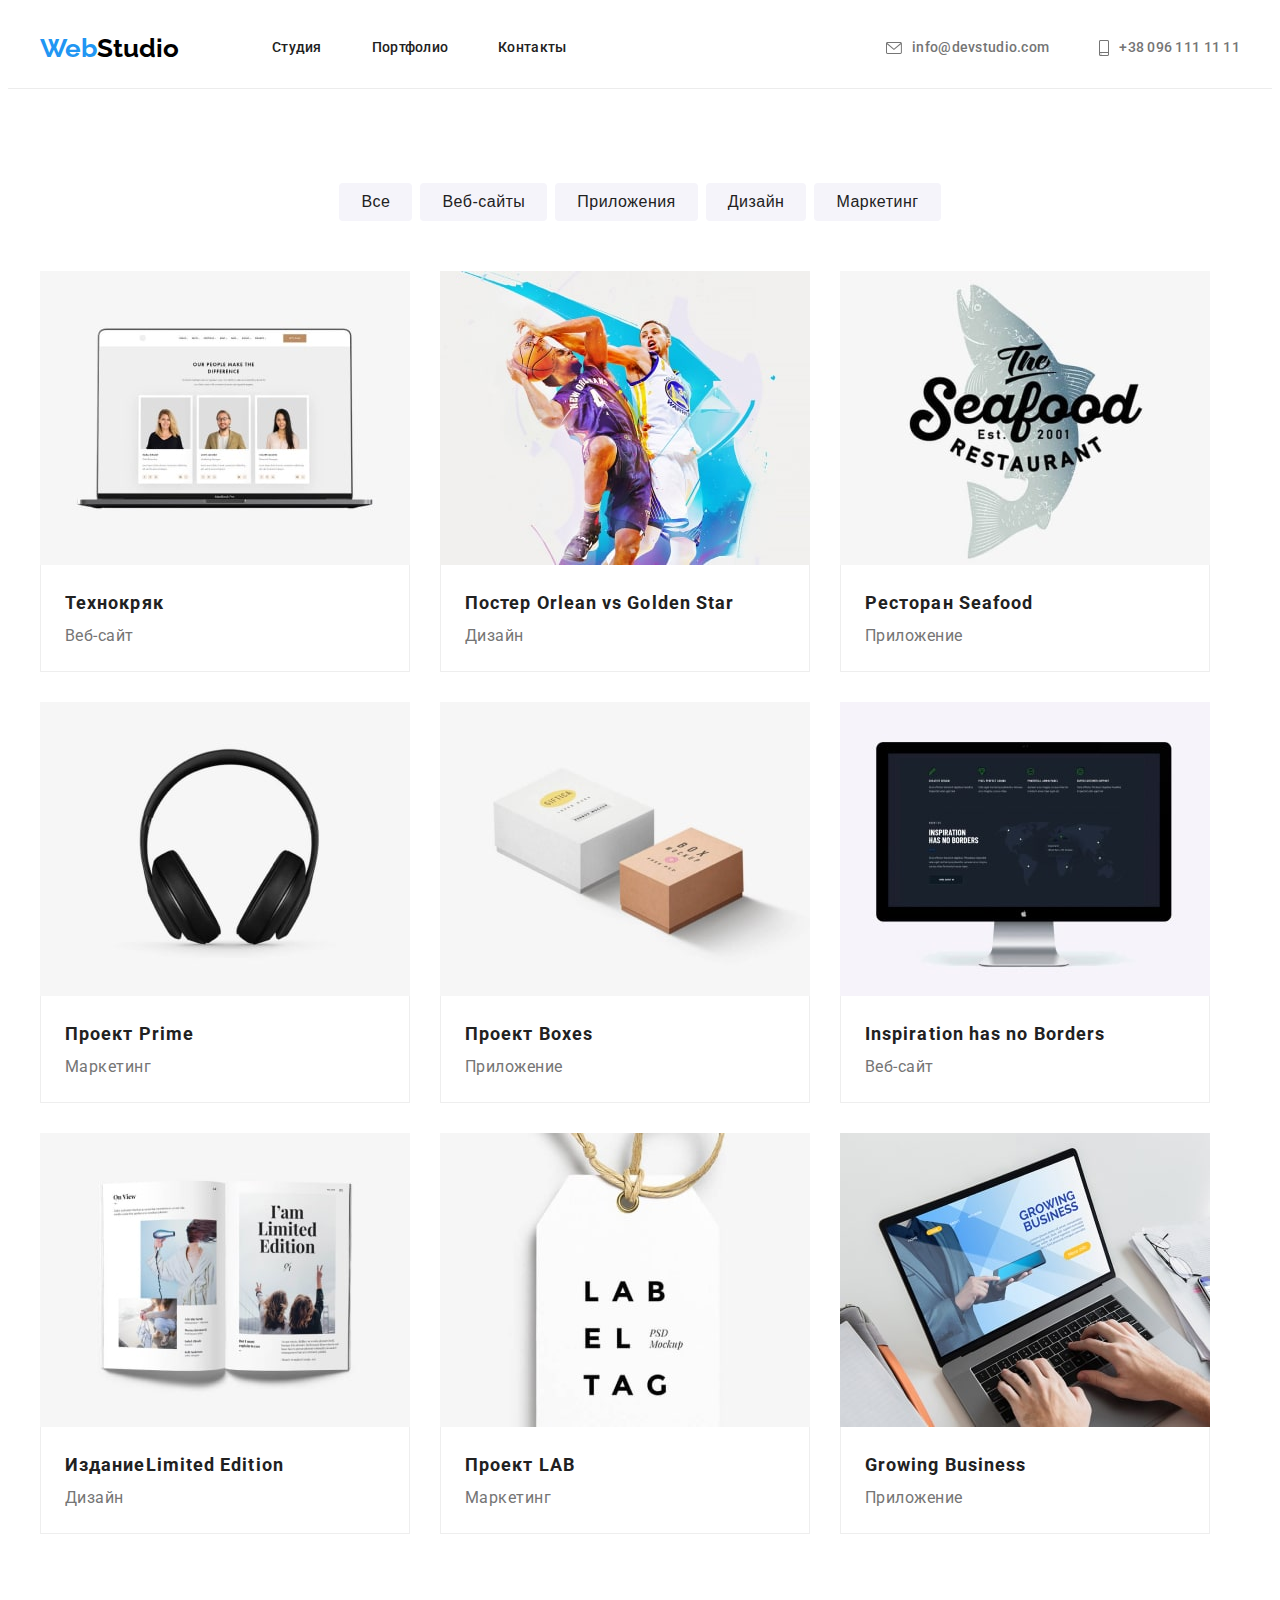
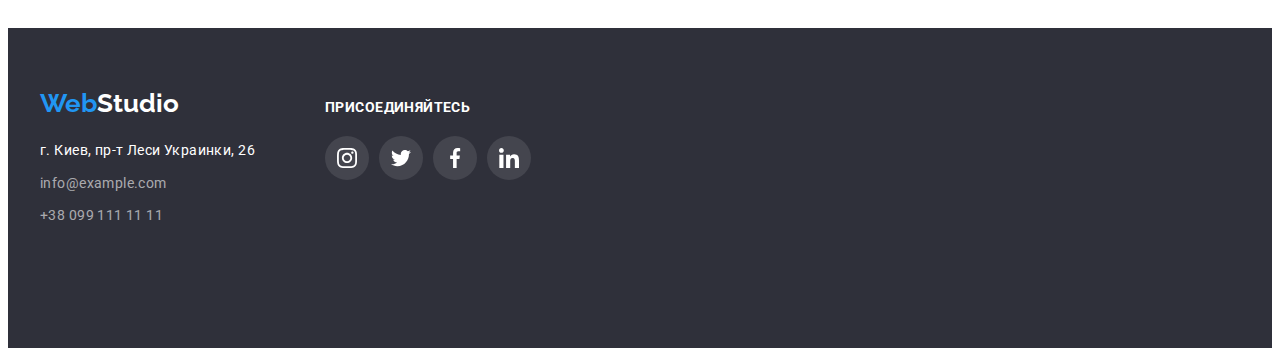
==== portfolio.html @ 14ed2e69 "first" ====
<!DOCTYPE html>
<html lang="ru">

<head>
    <link rel="preconnect" href="https://fonts.googleapis.com">
    <link rel="preconnect" href="https://fonts.gstatic.com" crossorigin>
    <link href="https://fonts.googleapis.com/css2?family=Raleway:wght@700&family=Roboto:wght@400;500;700;900&display=swap"
        rel="stylesheet">
    <link rel="stylesheet" href="https://cdnjs.cloudflare.com/ajax/libs/modern-normalize/1.1.0/modern-normalize.min.css"
        integrity="sha512-wpPYUAdjBVSE4KJnH1VR1HeZfpl1ub8YT/NKx4PuQ5NmX2tKuGu6U/JRp5y+Y8XG2tV+wKQpNHVUX03MfMFn9Q=="
        crossorigin="anonymous" referrerpolicy="no-referrer" />
    <meta charset="UTF-8">
    <meta http-equiv="X-UA-Compatible" content="IE=edge">
    <meta name="viewport" content="width=device-width, initial-scale=1.0">
    <title>Document</title>
    <link rel="stylesheet" href="./css/styles.css" />

</head>
<body>
    <header class="header">
        <div class="container">
            <nav class="header-navigation">
                <a class="logo-header link" href="./index.html" lang="en"><span
                        class="half-logo-text logo-text">Web</span>Studio</a>
                <ul class="header-list list">
                    <li class="header-item">
                        <a class="header-link link" href="./index.html">Студия</a>
                    </li>
                    <li class="header-item">
                        <a class="header-link link" href="./portfolio.html">Портфолио</a>
                    </li>
                    <li class="header-item">
                        <a class="header-link link" href="Контакты">Контакты</a>
                    </li>
                </ul>
    
            </nav>
            <ul class="header-right list">
                <li class="contacts-item">
                    <a class="header-contacts link" href="mailto:info@devstudio.com">
                        <svg class="contacts-icons" width="16" height="12">
                            <use href="./images/symbol-defs.svg#icon-envelope">
                            </use>
                        </svg>info@devstudio.com</a>
                </li>
                <li class="contacts-item">
    
                    <a class="header-contacts link" href="tel:+380961111111"> <svg class="contacts-icons" width="10"
                            height="16">
                            <use href="./images/symbol-defs.svg#icon-smartphone"></use>
                        </svg>+38 096 111 11 11</a>
                </li>
            </ul>
        </div>
    </header>

<main>
    <section class="filter section">
        <div class="container">
            <h1 class="visually-hidden" >Портфолио</h1>
        <ul class="filter-list list">
            <li class="filter-item"><button class="filter-btn" type="button">Все</button></li>
            <li class="filter-item"><button class="filter-btn" type="button">Веб-сайты</button></li>
            <li class="filter-item"><button class="filter-btn" type="button">Приложения</button></li>
            <li class="filter-item"><button class="filter-btn" type="button">Дизайн</button></li>
            <li class="filter-item"><button class="filter-btn" type="button">Маркетинг</button></li>
        </ul>
    </div>
    <!-- projects -->
        <div class="container">
        <ul class="projects-boxes list">
                <li class="projects-item">
                    <img 
                    src="images/img-min.jpg" 
                    alt="Ноутбук с открытым веб-сайтом" 
                    Width="370">
                    <div  class="text-box">
                    <h3 class="projects-boxes-title">Технокряк</h3>
                    <p class="projects-boxes-text">Веб-сайт</p>
                    </div>
                </li>
                <li class="projects-item">
                    <img 
                    src="./images/img(1)-min.jpg" 
                    alt="Постер с двумя баскетболистами" 
                    Width="370">
                        <div  class="text-box">
                    <h3 class="projects-boxes-title">Постер <span lang="en">Orlean vs Golden Star</span></h3>
                    <p class="projects-boxes-text">Дизайн</p>
                        </div>
                 </li>
                <li class="projects-item">
                    <img 
                    src="./images/img(2)-min.jpg" 
                    alt="Логотип ресторана Seafood" 
                    Width="370">
                        <div  class="text-box">
                    <h3 class="projects-boxes-title">Ресторан <span lang="en">Seafood</span></h3>
                    <p class="projects-boxes-text">Приложение</p>
                        </div>
                </li>
                <li class="projects-item">
                    <img 
                    src="./images/img(3)-min.jpg" 
                    alt="Черные наушники" 
                    Width="370">
                        <div  class="text-box">
                    <h3 class="projects-boxes-title">Проект <span lang="en">Prime</span> </h3>
                    <p class="projects-boxes-text">Маркетинг</p>
                        </div>
                </li>
                <li class="projects-item">
                    <img 
                    src="./images/img(4)-min.jpg" 
                    alt="Две коробки" 
                    Width="370">
                        <div  class="text-box">
                    <h3 class="projects-boxes-title">Проект <span lang="en">Boxes</span></h3>
                    <p class="projects-boxes-text">Приложение</p>
                        </div>
                </li>
                <li class="projects-item">
                    <img 
                    src="./images/img(5)-min.jpg" 
                    alt="Дисплей с открытым веб-сайтом" 
                    Width="370">
                        <div  class="text-box">
                    <h3 class="projects-boxes-title" lang="en">Inspiration has no Borders</h3>
                    <p class="projects-boxes-text">Веб-сайт</p>
                        </div>
                </li>
                <li class="projects-item">
                    <img 
                    src="./images/img(6)-min.jpg" 
                    alt="Открытый журнал" 
                    Width="370"> 
                        <div  class="text-box">
                    <h3 class="projects-boxes-title">Издание<span lang="en">Limited Edition</span></h3>
                    <p class="projects-boxes-text">Дизайн</p>
                        </div>
                </li>
                <li class="projects-item">
                    <img 
                    src="./images/img(7)-min.jpg" 
                    alt="Бирка с надписью" 
                    Width="370">
                        <div  class="text-box">
                    <h3 class="projects-boxes-title">Проект <span lang="en">LAB</span></h3>
                    <p class="projects-boxes-text">Маркетинг</p>
                        </div>
                 </li>
                <li class="projects-item">
                    <img 
                    src="./images/img(8)-min.jpg" 
                    alt="Открытый ноутбук, руки человека на клавиатуре" 
                    Width="370">
                        <div class="text-box">
                    <h3 class="projects-boxes-title" lang="en">Growing Business</h3>
                    <p class="projects-boxes-text">Приложение</p>
                        </div>
                </li>
            </ul>
        </div>
        </section>


</main>
    <footer class="footer-section section">
        <div class="container">
            <div class="adress-social-box">
                <div class="logo-adress-box">
                    <a class="footer-logo link" href="./index.html" lang="en"><span
                            class="half-logo-text logo-text">Web</span>Studio</a>
                    <address class="footer-adress-section">
                        <ul class="footer-list list">
                            <li class="footer-list-item"><a class="footer-adress link"
                                    href="https://www.google.com/maps/d/embed?mid=10uSM3H-mIU3GznYo2szRIEphczw" width="640"
                                    height="480">г. Киев, пр-т Леси Украинки, 26</a> </li>
                            <li class="footer-list-item"><a class="footer-link link"
                                    href="info@example.com">info@example.com</a></li>
                            <li class="footer-list-item"><a class="footer-link link" href="tel:+380991111111">+38 099 111 11
                                    11</a></li>
                        </ul>
                    </address>
                </div>
                <div class="footer-social">
                    <h3 class="footer-social-title">присоединяйтесь</h3>
                    <ul class="social-list-footer list">
                        <li class="social-link-box-footer">
                            <a href="" class="social-link-footer">
                                <svg class="social-link-icon-footer">
                                    <use href="./images/symbol-defs.svg#icon-instagram"></use>
                                </svg>
                            </a>
                        </li>
                        <li class="social-link-box-footer">
                            <a href="" class="social-link-footer">
                                <svg class="social-link-icon-footer">
                                    <use href="./images/symbol-defs.svg#icon-twitter"></use>
                                </svg>
                            </a>
                        </li>
                        <li class="social-link-box-footer">
                            <a href="" class="social-link-footer">
                                <svg class="social-link-icon-footer">
                                    <use href="./images/symbol-defs.svg#icon-facebook"></use>
                                </svg>
                            </a>
                        </li>
                        <li class="social-link-box-footer">
                            <a href="" class="social-link-footer">
                                <svg class="social-link-icon-footer">
                                    <use href="./images/symbol-defs.svg#icon-linkedin"></use>
                                </svg>
                            </a>
                        </li>
                    </ul>
                </div>
            </div>
        </div>
    </footer>

</body>

</html>
---- css/styles.css ----
:root {
  --firs-logo-color: #2196f3;
  --second-logo-color-header: #000000;
  --second-logo-color-footer: #ffffff;
  --navigation-color-first: #212121;
  --navigation-color-act: #2196f3;
  --text-title-color: #212121;
  --hero-txt-color: #ffffff;
  --hero-footer-background: #2f303a;
  --text-color-p: #757575;
}
body {
  font-family: 'Roboto', sans-serif;
  background-color: #ffffff;
}
img {
  display: block;
}
p,
h1,
h2,
h3,
h4,
h5,
h6 {
  margin-top: 0;
  margin-bottom: 0;
}
ul {
  margin-top: 0;
  margin-bottom: 0;
  padding-left: 0;
}
.list {
  list-style: none;
}
.link {
  text-decoration: none;
}
.visually-hidden {
  position: absolute;
  width: 1px;
  height: 1px;
  margin: -1px;
  padding: 0;
  overflow: hidden;
  border: 0;
  clip: rect(0 0 0 0);
}
/* header */
.header {
  border-bottom: 1px solid #ececec;
}
.container {
  width: 1200px;
  padding-left: 15px;
  padding-right: 15px;
  margin: 0 auto;
}
.header-navigation {
  display: flex;
  align-items: center;
}
.header-list {
  display: flex;
}
.header-right {
  display: flex;
  margin-left: auto;
}
.header .container {
  display: flex;
  align-items: center;
}
.logo-header {
  display: block;
  margin-right: 93px;
  font-family: 'Raleway', sans-serif;
  font-style: normal;
  font-weight: 700;
  font-size: 26px;
  line-height: 1.19;
  color: var(--second-logo-color);
}

.half-logo-text {
  color: var(--firs-logo-color);
}
.header-item:not(:last-child) {
  padding-right: 50px;
}
.header-link {
  display: block;
  margin-top: 32px;
  margin-bottom: 32px;
  font-weight: 500;
  font-size: 14px;
  line-height: 1.14;
  letter-spacing: 0.02em;
  color: var(--navigation-color-first);
}
.contacts-icons {
  margin-right: 10px;
  fill: #757575;
}
.header-contacts:hover .contacts-icons,
.header-contacts:focus .contacts-icons {
  fill: var(--navigation-color-act);
}
.header-link:hover,
.header-link:focus {
  color: var(--navigation-color-act);
}
.contacts-item:not(:last-child) {
  margin-right: 50px;
}
.header-contacts {
  display: flex;
  align-items: center;
  margin-top: 32px;
  margin-bottom: 32px;
  font-family: 'Roboto';
  font-style: normal;
  font-weight: 500;
  font-size: 14px;
  line-height: 1.14;
  letter-spacing: 0.02em;
  color: #757575;
}
.header-contacts:hover,
.header-contacts:focus {
  color: var(--navigation-color-act);
}
/* hero */
.section {
  padding-top: 94px;
  padding-bottom: 94px;
}
.hero-section {
  background-color: var(--hero-footer-background);
  text-align: center;
  color: var(--hero-txt-color);
  padding-top: 180px;
  padding-bottom: 220px;
  background-image: linear-gradient(
      rgba(47, 48, 58, 0.4),
      rgba(47, 48, 58, 0.4)
    ),
    url(../images/back.jpg);
  background-repeat: no-repeat;
  background-position: center;
  background-size: cover;
}

.hero-title {
  max-width: 696px;
  margin: 0 auto 30px;
  text-align: center;
  font-weight: 900;
  font-size: 44px;
  line-height: 1.36;
  letter-spacing: 0.06em;
  text-transform: uppercase;
}
.hero-btn {
  text-align: center;
  padding: 10px 32px;
  cursor: pointer;
  font-style: normal;
  font-weight: 700;
  font-size: 16px;
  line-height: 1.87;
  letter-spacing: 0.06em;
  color: var(--hero-txt-color);
  background-color: var(--navigation-color-act);
  border-radius: 4px;
  box-shadow: 0 4px 4px rgba(0, 0, 0, 0.25);
}
.hero-btn:hover,
.hero-btn:hover {
  background-color: var(--navigation-color-act);
}
/* features */
.features {
  padding-top: 94px;
  padding-bottom: 47px;
}
.features-list {
  display: flex;
  align-items: center;
  flex-wrap: wrap;
  margin-left: -30px;
}
.features-item {
  flex-basis: calc((100% - 120px) / 4);
  margin-left: 30px;
}
.icon-box {
  display: flex;
  align-items: center;
  justify-content: center;
  background-color: #f5f4fa;
  border-radius: 4px;
  margin-bottom: 30px;
  width: 270px;
  height: 120px;
}
.features-icon {
  width: 70px;
  height: 70px;
}
.features-title {
  font-weight: 700;
  font-size: 14px;
  line-height: 1.14;
  letter-spacing: 0.03em;
  text-transform: uppercase;
  color: var(--text-title-color);
  margin-bottom: 10px;
}
.features-text {
  font-style: normal;
  font-weight: 400;
  font-size: 14px;
  line-height: 1.71;
  letter-spacing: 0.03em;
  color: var(--text-color-p);
}
/* activity */
.activity {
  padding-top: 47px;
  padding-bottom: 94px;
}
.activity-title {
  text-align: center;
  margin-bottom: 50px;
  font-style: normal;
  font-weight: 700;
  font-size: 36px;
  line-height: 1.16;
  letter-spacing: 0.03em;
  color: var(--text-title-color);
}
.activity-list {
  display: flex;
  flex-wrap: wrap;
}
.img-item:not(:last-child) {
  flex-basis: calc((100% - 90px) / 3);
  display: block;
  margin-right: 30px;
}
/* team */
.team-section {
  background-color: #f5f4fa;
}
.team-list {
  display: flex;
  flex-wrap: wrap;
  margin-left: -30px;
  margin-top: -30px;
}
.team-item {
  flex-basis: calc((100% - 120px) / 4);
  margin-left: 30px;
  margin-top: 30px;
  box-shadow: 0 1px 3px rgba(0, 0, 0, 0.12), 0 1px 1px rgba(0, 0, 0, 0.14),
    0 2px 1px rgba(0, 0, 0, 0.2);
  border-radius: 0 0 4px 4px;
  background-color: var(--second-logo-color-footer);
}
.team-title {
  text-align: center;
  margin-bottom: 50px;
  font-style: normal;
  font-weight: 700;
  font-size: 36px;
  line-height: 1.16;
  letter-spacing: 0.03em;
  color: var(--text-title-color);
}
.team-title-name {
  margin-bottom: 10px;
  text-align: center;
  font-style: normal;
  font-weight: 500;
  font-size: 16px;
  line-height: 1.18;
  letter-spacing: 0.03em;
  color: var(--text-title-color);
}
.team-title-p {
  text-align: center;
  font-weight: 400;
  font-size: 16px;
  line-height: 1.18;
  letter-spacing: 0.03em;
  color: var(--text-color-p);
}
.team-text {
  padding-top: 30px;
  padding-bottom: 30px;
}

.social-link {
  display: flex;
  justify-content: center;
  align-items: center;
  background-color: var(--hero-txt-color);
  width: 44px;
  height: 44px;
  border-radius: 50%;
}
.social-link-icon {
  width: 20px;
  height: 20px;
  fill: #afb1b8;
}
.social-link-box:not(:last-child) {
  margin-right: 10px;
}
.social-list {
  display: flex;
  align-items: center;
  justify-content: center;
  padding-bottom: 30px;
}

.social-link:hover,
.social-link:focus,
.social-link:hover .social-link-icon,
.social-link:focus .social-link-icon {
  background-color: var(--firs-logo-color);
  fill: var(--second-logo-color-footer);
}
/* clients */
.client-title {
  text-align: center;
  margin-bottom: 50px;
  font-weight: 700;
  font-size: 36px;
  line-height: 1.16;
  text-align: center;
  letter-spacing: 0.03em;
  color: var(--text-title-color);
}
.client-list {
  display: flex;
  flex-wrap: wrap;
  margin-left: -30px;
}
.client-item {
  flex-basis: calc((100% - 180px) / 6);
  margin-left: 30px;
}
.client-link {
  display: flex;
  align-items: center;
  justify-content: center;
  width: 170px;
  height: 92px;
  border: 1px solid #afb1b8;
  box-sizing: border-box;
  border-radius: 4px;
}
.client-link-icon {
  fill: #afb1b8;
  width: 106px;
  height: 60px;
}
.client-link:hover,
.client-link:focus,
.client-link:hover .client-link-icon,
.client-link:focus .client-link-icon {
  border-color: var(--firs-logo-color);
  fill: var(--navigation-color-act);
}

/* footer */
.adress-social-box {
  display: flex;
  align-items: baseline;
}
.adress-box {
  margin-right: 70px;
}
.footer-section {
  background-color: var(--hero-footer-background);
}
.footer-logo {
  display: block;
  margin-bottom: 20px;
  font-family: 'Raleway', sans-serif;
  font-style: normal;
  font-weight: 700;
  font-size: 26px;
  line-height: 1.19;
  color: var(--hero-txt-color);
}
.half-logo-text {
  color: var(--firs-logo-color);
}
.footer-adress {
  display: block;
  font-family: 'Roboto', sans-serif;
  font-style: normal;
  font-weight: 400;
  font-size: 14px;
  line-height: 1.71;
  letter-spacing: 0.03em;
  color: var(--hero-txt-color);
}
.footer-section {
  padding-top: 60px;
  padding-bottom: 60px;
}
.footer-list-item:not(:last-child) {
  margin-bottom: 9px;
}
.footer-link {
  display: block;
  font-family: 'Roboto', sans-serif;
  font-style: normal;
  font-weight: 400;
  font-size: 14px;
  line-height: 1.71;
  letter-spacing: 0.03em;
  color: rgba(255, 255, 255, 0.6);
}
.footer-adress:hover,
.footer-adress:focus {
  color: var(--navigation-color-act);
}
.footer-link:hover,
.footer-link:focus {
  color: var(--navigation-color-act);
}

.footer-social-title {
  font-weight: 700;
  font-size: 14px;
  line-height: 1.14;
  letter-spacing: 0.03em;
  text-transform: uppercase;
  color: var(--hero-txt-color);
  padding-bottom: 20px;
}
.social-link-footer {
  display: flex;
  justify-content: center;
  align-items: center;
  background-color: rgba(255, 255, 255, 0.1);
  width: 44px;
  height: 44px;
  border-radius: 50%;
}
.social-link-icon-footer {
  width: 20px;
  height: 20px;
  fill: var(--hero-txt-color);
}
.social-link-box-footer:not(:last-child) {
  margin-right: 10px;
}
.social-list-footer {
  display: flex;
  align-items: center;
  justify-content: center;
  padding-bottom: 97px;
}

.social-link-footer:hover,
.social-link-footer:focus {
  background-color: var(--navigation-color-act);
}
.logo-adress-box {
  margin-right: 70px;
  padding-bottom: 60px;
}

/* portfolio page2*/
.filter-list {
  display: flex;
  justify-content: center;
  margin-bottom: 50px;
}
.filter-item:not(:last-child) {
  margin-right: 8px;
}

.filter-btn {
  border-radius: 4px;
  padding: 6px 22px;
  cursor: pointer;
  font-style: normal;
  font-weight: 500;
  font-size: 16px;
  line-height: 1.62;
  letter-spacing: 0.03em;
  color: #212121;
  background-color: #f5f4fa;
  border: none;
}
.filter-btn:hover,
.filter-btn:focus {
  color: var(--hero-txt-color);
  background-color: var(--navigation-color-act);
}
.projects-boxes {
  display: flex;
  flex-wrap: wrap;
  margin-top: -30px;
  margin-left: -30px;
}
.projects-item {
  flex-basis: calc((100% - 270px) / 9);
  margin-left: 30px;
  margin-top: 30px;
}
.projects-boxes-title {
  font-weight: 700;
  font-size: 18px;
  line-height: 2;
  letter-spacing: 0.06em;
  color: var(--text-title-color);
}
.projects-boxes-text {
  font-size: 16px;
  line-height: 1.87;
  letter-spacing: 0.03em;
  color: var(--text-color-p);
}
.text-box {
  border: 1px solid #eeeeee;
  padding: 20px 24px;
  border-top: none;
}
.projects-item:hover,
.projects-item:focus {
  box-shadow: 0px 1px 1px rgba(0, 0, 0, 0.12), 0px 4px 4px rgba(0, 0, 0, 0.06),
    1px 4px 6px rgba(0, 0, 0, 0.16);
}
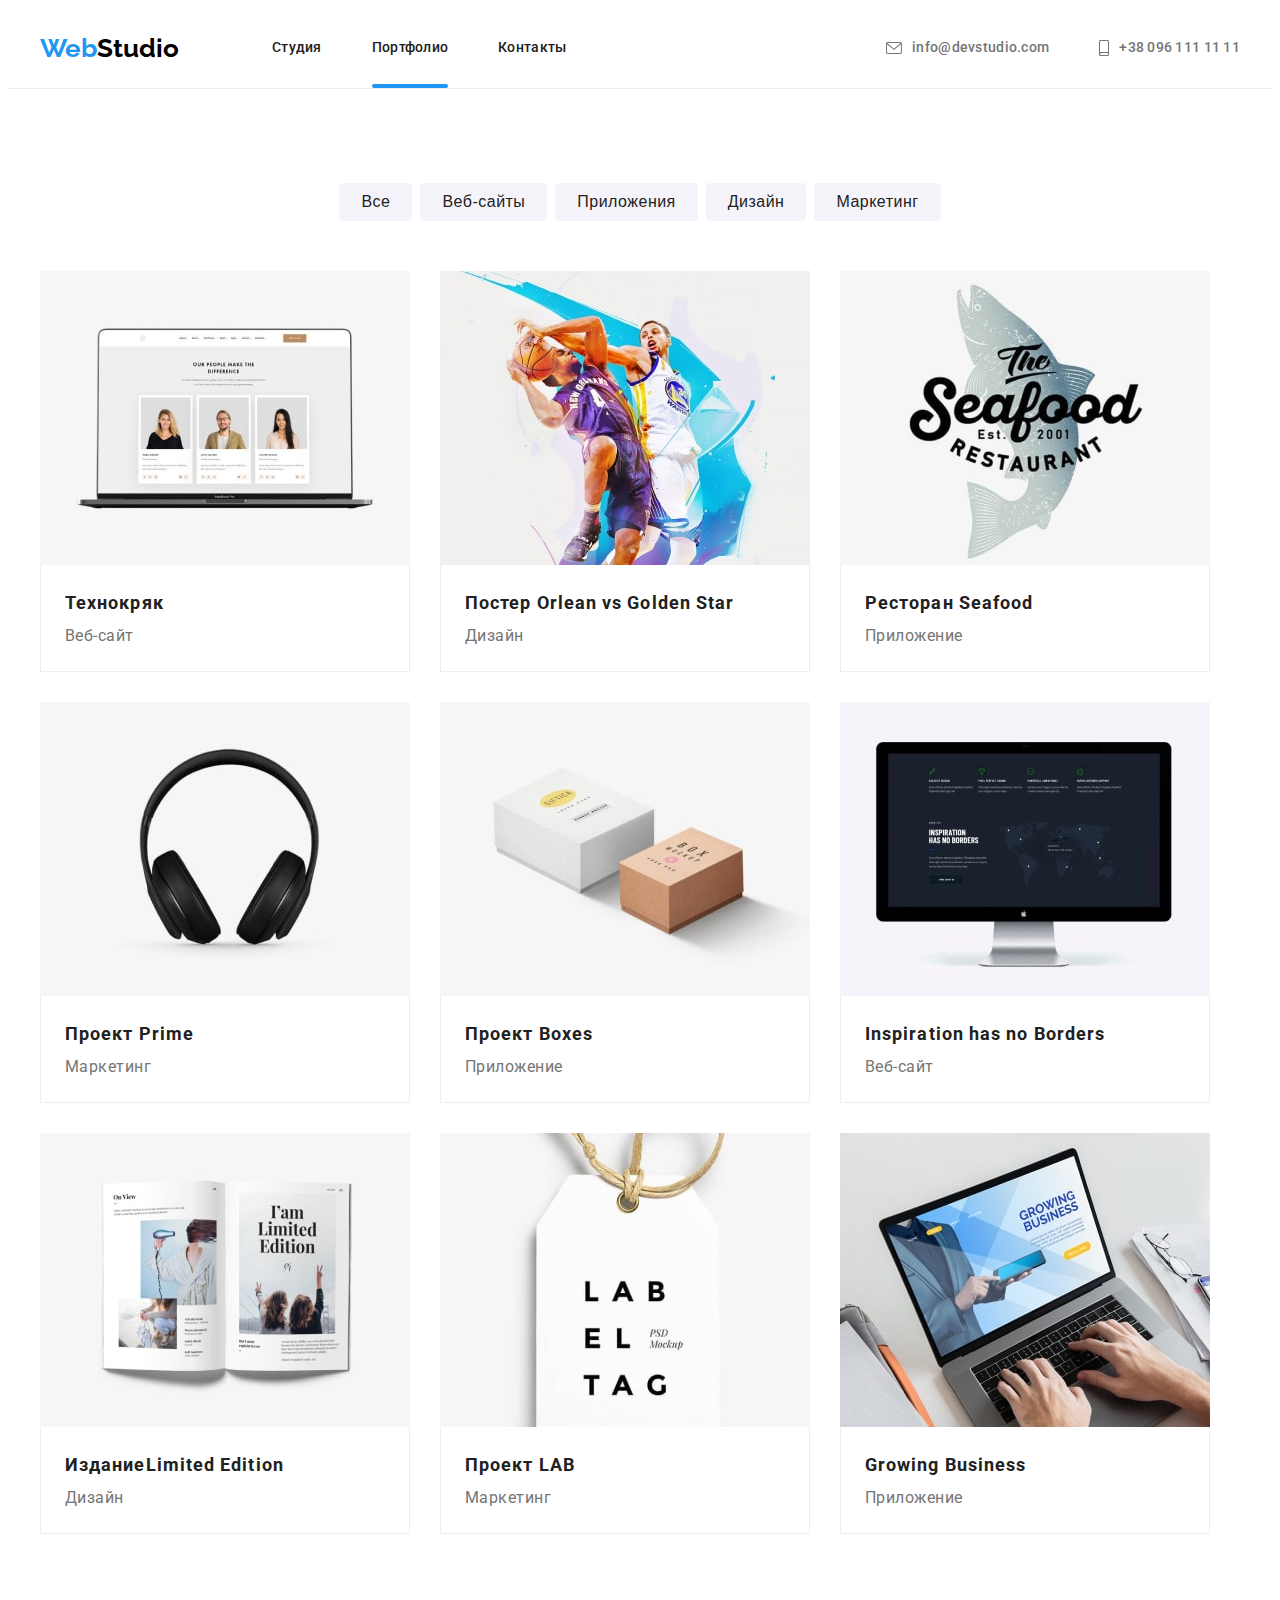
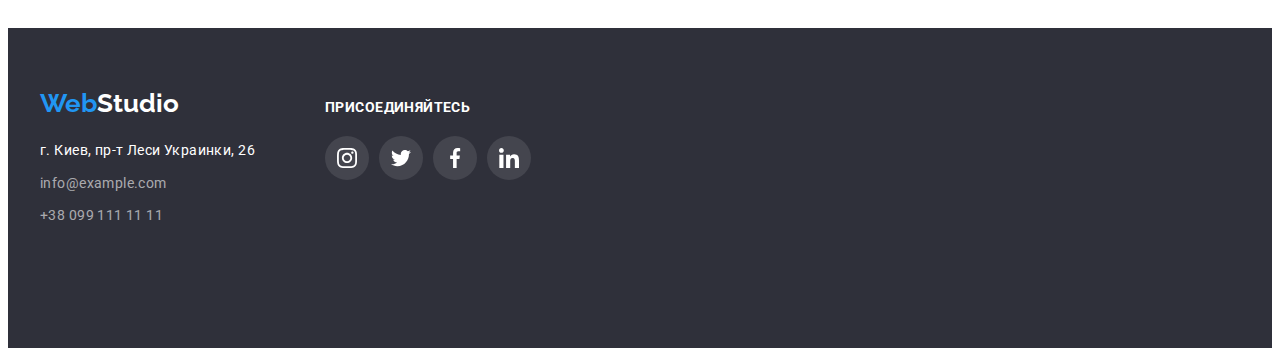
==== commit 4c200d4c: "flaffy" ====
--- a/portfolio.html
+++ b/portfolio.html
@@ -27,7 +27,7 @@
                         <a class="header-link link" href="./index.html">Студия</a>
                     </li>
                     <li class="header-item">
-                        <a class="header-link link" href="./portfolio.html">Портфолио</a>
+                        <a class="header-link link active-link" href="./portfolio.html">Портфолио</a>
                     </li>
                     <li class="header-item">
                         <a class="header-link link" href="Контакты">Контакты</a>
@@ -69,95 +69,158 @@
     <!-- projects -->
         <div class="container">
         <ul class="projects-boxes list">
-                <li class="projects-item">
+           
+                <li class="projects-item">
+                    <a class="projects-links link" href="">
+                    <div class="projects-overlay">
                     <img 
                     src="images/img-min.jpg" 
                     alt="Ноутбук с открытым веб-сайтом" 
                     Width="370">
+                    <p class="projects-overlay-txt">Технокряк это современная площадка распространения коронавируса. Компании используют эту платформу для цифрового
+                    шпионажа и атак на защищённые сервера конкурентов.</p>
+                    </div>
                     <div  class="text-box">
                     <h3 class="projects-boxes-title">Технокряк</h3>
                     <p class="projects-boxes-text">Веб-сайт</p>
                     </div>
-                </li>
-                <li class="projects-item">
+                    </a>
+                </li>
+                <li class="projects-item">
+                    <a class="projects-links link" href="">
+                        <div class="projects-overlay">
                     <img 
                     src="./images/img(1)-min.jpg" 
                     alt="Постер с двумя баскетболистами" 
                     Width="370">
+                    <p class="projects-overlay-txt">Технокряк это современная площадка распространения коронавируса. Компании используют эту
+                        платформу для цифрового
+                        шпионажа и атак на защищённые сервера конкурентов.</p>
+                        </div>
                         <div  class="text-box">
                     <h3 class="projects-boxes-title">Постер <span lang="en">Orlean vs Golden Star</span></h3>
                     <p class="projects-boxes-text">Дизайн</p>
                         </div>
+                        </a>
                  </li>
                 <li class="projects-item">
+                    <a class="projects-links link" href="">
+                        <div class="projects-overlay">
                     <img 
                     src="./images/img(2)-min.jpg" 
                     alt="Логотип ресторана Seafood" 
                     Width="370">
+                    <p class="projects-overlay-txt">Технокряк это современная площадка распространения коронавируса. Компании используют эту
+                        платформу для цифрового
+                        шпионажа и атак на защищённые сервера конкурентов.</p>
+                    </div>
                         <div  class="text-box">
                     <h3 class="projects-boxes-title">Ресторан <span lang="en">Seafood</span></h3>
                     <p class="projects-boxes-text">Приложение</p>
                         </div>
-                </li>
-                <li class="projects-item">
+                    </a>
+                </li>
+                <li class="projects-item">
+                    <a class="projects-links link" href="">
+                        <div class="projects-overlay">
                     <img 
                     src="./images/img(3)-min.jpg" 
                     alt="Черные наушники" 
                     Width="370">
+                    <p class="projects-overlay-txt">Технокряк это современная площадка распространения коронавируса. Компании используют эту
+                        платформу для цифрового
+                        шпионажа и атак на защищённые сервера конкурентов.</p>
+                    </div>
                         <div  class="text-box">
                     <h3 class="projects-boxes-title">Проект <span lang="en">Prime</span> </h3>
                     <p class="projects-boxes-text">Маркетинг</p>
                         </div>
-                </li>
-                <li class="projects-item">
+                    </a>
+                </li>
+                <li class="projects-item">
+                    <a class="projects-links link" href="">
+                        <div class="projects-overlay">
                     <img 
                     src="./images/img(4)-min.jpg" 
                     alt="Две коробки" 
                     Width="370">
+                    <p class="projects-overlay-txt">Технокряк это современная площадка распространения коронавируса. Компании используют эту
+                        платформу для цифрового
+                        шпионажа и атак на защищённые сервера конкурентов.</p>
+                    </div>
                         <div  class="text-box">
                     <h3 class="projects-boxes-title">Проект <span lang="en">Boxes</span></h3>
                     <p class="projects-boxes-text">Приложение</p>
                         </div>
-                </li>
-                <li class="projects-item">
+                    </a>
+                </li>
+                <li class="projects-item">
+                    <a class="projects-links link" href="">
+                        <div class="projects-overlay">
                     <img 
                     src="./images/img(5)-min.jpg" 
                     alt="Дисплей с открытым веб-сайтом" 
                     Width="370">
+                    <p class="projects-overlay-txt">Технокряк это современная площадка распространения коронавируса. Компании используют эту
+                        платформу для цифрового
+                        шпионажа и атак на защищённые сервера конкурентов.</p>
+                    </div>
                         <div  class="text-box">
                     <h3 class="projects-boxes-title" lang="en">Inspiration has no Borders</h3>
                     <p class="projects-boxes-text">Веб-сайт</p>
                         </div>
-                </li>
-                <li class="projects-item">
+                    </a>
+                </li>
+                <li class="projects-item">
+                    <a class="projects-links link" href="">
+                        <div class="projects-overlay">
                     <img 
                     src="./images/img(6)-min.jpg" 
                     alt="Открытый журнал" 
                     Width="370"> 
+                    <p class="projects-overlay-txt">Технокряк это современная площадка распространения коронавируса. Компании используют эту
+                        платформу для цифрового
+                        шпионажа и атак на защищённые сервера конкурентов.</p>
+                    </div>
                         <div  class="text-box">
                     <h3 class="projects-boxes-title">Издание<span lang="en">Limited Edition</span></h3>
                     <p class="projects-boxes-text">Дизайн</p>
                         </div>
-                </li>
-                <li class="projects-item">
+                    </a>
+                </li>
+                <li class="projects-item">
+                    <a class="projects-links link" href="">
+                        <div class="projects-overlay">
                     <img 
                     src="./images/img(7)-min.jpg" 
                     alt="Бирка с надписью" 
                     Width="370">
+                    <p class="projects-overlay-txt">Технокряк это современная площадка распространения коронавируса. Компании используют эту
+                        платформу для цифрового
+                        шпионажа и атак на защищённые сервера конкурентов.</p>
+                        </div>
                         <div  class="text-box">
                     <h3 class="projects-boxes-title">Проект <span lang="en">LAB</span></h3>
                     <p class="projects-boxes-text">Маркетинг</p>
                         </div>
+                    </a>
                  </li>
                 <li class="projects-item">
+                    <a class="projects-links link" href="">
+                        <div class="projects-overlay">
                     <img 
                     src="./images/img(8)-min.jpg" 
                     alt="Открытый ноутбук, руки человека на клавиатуре" 
                     Width="370">
+                    <p class="projects-overlay-txt">Технокряк это современная площадка распространения коронавируса. Компании используют эту
+                        платформу для цифрового
+                        шпионажа и атак на защищённые сервера конкурентов.</p>
+                        </div>
                         <div class="text-box">
                     <h3 class="projects-boxes-title" lang="en">Growing Business</h3>
                     <p class="projects-boxes-text">Приложение</p>
                         </div>
+                    </a>
                 </li>
             </ul>
         </div>
--- a/css/styles.css
+++ b/css/styles.css
@@ -90,18 +90,33 @@
   padding-right: 50px;
 }
 .header-link {
-  display: block;
-  margin-top: 32px;
-  margin-bottom: 32px;
+  position: relative;
+  display: block;
+  padding-top: 32px;
+  padding-bottom: 32px;
   font-weight: 500;
   font-size: 14px;
   line-height: 1.14;
   letter-spacing: 0.02em;
   color: var(--navigation-color-first);
+  transition: color 250ms cubic-bezier(0.4, 0, 0.2, 1);
+}
+.active-link::after {
+  content: '';
+  position: absolute;
+  left: 0;
+  top: 76px;
+  bottom: -1px;
+  display: block;
+  width: 100%;
+  height: 4px;
+  border-radius: 2px;
+  background-color: var(--navigation-color-act);
 }
 .contacts-icons {
   margin-right: 10px;
   fill: #757575;
+  transition: fill 250ms cubic-bezier(0.4, 0, 0.2, 1);
 }
 .header-contacts:hover .contacts-icons,
 .header-contacts:focus .contacts-icons {
@@ -126,11 +141,13 @@
   line-height: 1.14;
   letter-spacing: 0.02em;
   color: #757575;
+  transition: color 250ms cubic-bezier(0.4, 0, 0.2, 1);
 }
 .header-contacts:hover,
 .header-contacts:focus {
   color: var(--navigation-color-act);
 }
+
 /* hero */
 .section {
   padding-top: 94px;
@@ -175,9 +192,11 @@
   background-color: var(--navigation-color-act);
   border-radius: 4px;
   box-shadow: 0 4px 4px rgba(0, 0, 0, 0.25);
+  transition: background-color 250ms cubic-bezier(0.4, 0, 0.2, 1),
+    box-shadow 250ms cubic-bezier(0.4, 0, 0.2, 1);
 }
 .hero-btn:hover,
-.hero-btn:hover {
+.hero-btn:focus {
   background-color: var(--navigation-color-act);
 }
 /* features */
@@ -249,6 +268,27 @@
   flex-basis: calc((100% - 90px) / 3);
   display: block;
   margin-right: 30px;
+}
+.activity-box {
+  position: relative;
+}
+.activity-overlay {
+  position: absolute;
+  bottom: 0;
+  left: 0;
+  display: flex;
+  justify-content: center;
+  align-items: center;
+  height: 70px;
+  width: 100%;
+  background-color: rgba(47, 48, 58, 0.8);
+  color: var(--hero-txt-color);
+  font-weight: 700;
+  font-size: 14px;
+  line-height: 1.14;
+  text-align: center;
+  letter-spacing: 0.03em;
+  text-transform: uppercase;
 }
 /* team */
 .team-section {
@@ -310,11 +350,13 @@
   width: 44px;
   height: 44px;
   border-radius: 50%;
+  transition: background-color 250ms cubic-bezier(0.4, 0, 0.2, 1);
 }
 .social-link-icon {
   width: 20px;
   height: 20px;
   fill: #afb1b8;
+  transition: fill 250ms cubic-bezier(0.4, 0, 0.2, 1);
 }
 .social-link-box:not(:last-child) {
   margin-right: 10px;
@@ -327,10 +369,11 @@
 }
 
 .social-link:hover,
-.social-link:focus,
+.social-link:focus {
+  background-color: var(--navigation-color-act);
+}
 .social-link:hover .social-link-icon,
 .social-link:focus .social-link-icon {
-  background-color: var(--firs-logo-color);
   fill: var(--second-logo-color-footer);
 }
 /* clients */
@@ -362,11 +405,13 @@
   border: 1px solid #afb1b8;
   box-sizing: border-box;
   border-radius: 4px;
+  transition: border-color 250ms cubic-bezier(0.4, 0, 0.2, 1);
 }
 .client-link-icon {
   fill: #afb1b8;
   width: 106px;
   height: 60px;
+  transition: fill 250ms cubic-bezier(0.4, 0, 0.2, 1);
 }
 .client-link:hover,
 .client-link:focus,
@@ -409,6 +454,7 @@
   line-height: 1.71;
   letter-spacing: 0.03em;
   color: var(--hero-txt-color);
+  transition: color 250ms cubic-bezier(0.4, 0, 0.2, 1);
 }
 .footer-section {
   padding-top: 60px;
@@ -426,6 +472,7 @@
   line-height: 1.71;
   letter-spacing: 0.03em;
   color: rgba(255, 255, 255, 0.6);
+  transition: color 250ms cubic-bezier(0.4, 0, 0.2, 1);
 }
 .footer-adress:hover,
 .footer-adress:focus {
@@ -453,6 +500,7 @@
   width: 44px;
   height: 44px;
   border-radius: 50%;
+  transition: background-color 250ms cubic-bezier(0.4, 0, 0.2, 1);
 }
 .social-link-icon-footer {
   width: 20px;
@@ -500,6 +548,8 @@
   color: #212121;
   background-color: #f5f4fa;
   border: none;
+  transition: background-color 250ms cubic-bezier(0.4, 0, 0.2, 1),
+    color 250ms cubic-bezier(0.4, 0, 0.2, 1);
 }
 .filter-btn:hover,
 .filter-btn:focus {
@@ -516,6 +566,32 @@
   flex-basis: calc((100% - 270px) / 9);
   margin-left: 30px;
   margin-top: 30px;
+  transition: box-shadow 250ms cubic-bezier(0.4, 0, 0.2, 1);
+}
+.projects-overlay {
+  position: relative;
+  overflow: hidden;
+}
+.projects-overlay-txt {
+  position: absolute;
+  top: 0;
+  left: 0;
+  overflow: auto;
+  transform: translateY(100%);
+  width: 100%;
+  height: 100%;
+  padding: 63px 24px;
+  background-color: rgba(33, 150, 243, 0.9);
+  font-weight: 400;
+  font-size: 18px;
+  line-height: 1.56;
+  letter-spacing: 0.03em;
+  color: var(--second-logo-color-footer);
+  transition: transform 250ms cubic-bezier(0.4, 0, 0.2, 1);
+}
+.projects-links:hover .projects-overlay-txt,
+.projects-links:focus .projects-overlay-txt {
+  transform: translateY(0);
 }
 .projects-boxes-title {
   font-weight: 700;
@@ -535,8 +611,57 @@
   padding: 20px 24px;
   border-top: none;
 }
-.projects-item:hover,
-.projects-item:focus {
+.projects-links {
+  display: block;
+  transition: box-shadow 250ms cubic-bezier(0.4, 0, 0.2, 1);
+}
+.projects-links:hover,
+.projects-links:focus {
   box-shadow: 0px 1px 1px rgba(0, 0, 0, 0.12), 0px 4px 4px rgba(0, 0, 0, 0.06),
     1px 4px 6px rgba(0, 0, 0, 0.16);
 }
+.backdrop {
+  position: fixed;
+  height: 100vh;
+  width: 100vw;
+  background-color: rgba(0, 0, 0, 0.2);
+  top: 0;
+  transition: opacity 600ms, translate 600ms;
+}
+.modal {
+  position: absolute;
+  width: 528px;
+  height: 581px;
+  background-color: #ffffff;
+  box-shadow: 0px 1px 3px rgba(0, 0, 0, 0.12), 0px 1px 1px rgba(0, 0, 0, 0.14),
+    0px 2px 1px rgba(0, 0, 0, 0.2);
+  border-radius: 4px;
+  left: 50%;
+  top: 50%;
+  transform: translate(-50%, -50%);
+}
+.backdrop.is-hidden {
+  opacity: 0;
+  visibility: visible;
+  pointer-events: none;
+}
+.button-modal {
+  position: absolute;
+  top: 8px;
+  right: 8px;
+  width: 30px;
+  height: 30px;
+  cursor: pointer;
+  background-color: var(--second-logo-color-footer);
+  border: 1px solid rgba(0, 0, 0, 0.1);
+  box-sizing: border-box;
+  border-radius: 50%;
+  padding: 0;
+  display: flex;
+  justify-content: center;
+  align-items: center;
+}
+.button-close {
+  width: 18px;
+  height: 18px;
+}
